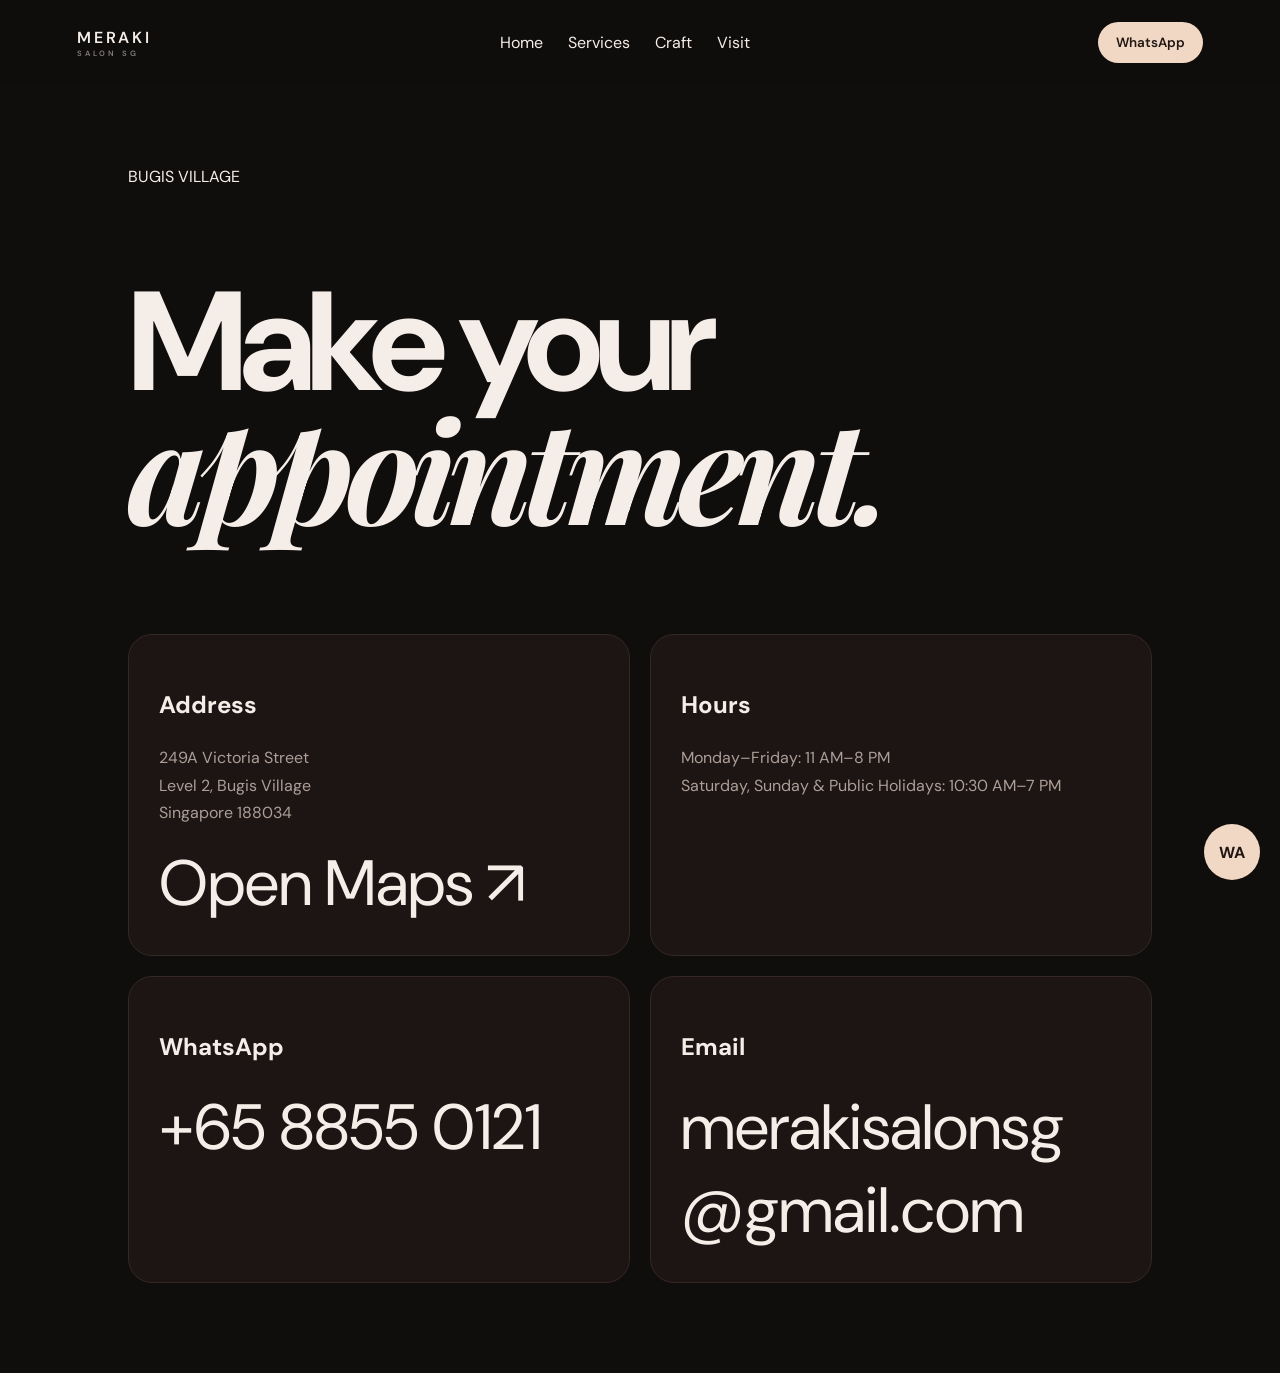
==== contact.html @ a97d1159 "Create Salon 3 contact and directions page" ====
<!doctype html><html><head><meta charset="utf-8"><meta name="viewport" content="width=device-width,initial-scale=1"><title>Visit Meraki Salon SG</title><link rel="stylesheet" href="style.css"><link rel="stylesheet" href="site.css"></head><body><header><a class="logo" href="index.html">MERAKI<span>SALON SG</span></a><nav><a href="index.html">Home</a><a href="services.html">Services</a><a href="experience.html">Craft</a><a href="contact.html">Visit</a></nav><a class="cta" href="https://wa.me/6588550121">WhatsApp</a></header><main class="page"><div class="page-hero"><p class="eyebrow">BUGIS VILLAGE</p><h1>Make your<br><i>appointment.</i></h1></div><div class="contact-grid"><article class="contact-card reveal"><h3>Address</h3><p>249A Victoria Street<br>Level 2, Bugis Village<br>Singapore 188034</p><a class="big-link" href="https://www.google.com/maps/search/?api=1&query=249A%20Victoria%20Street%20Singapore%20188034">Open Maps ↗</a></article><article class="contact-card reveal"><h3>Hours</h3><p>Monday–Friday: 11 AM–8 PM<br>Saturday, Sunday & Public Holidays: 10:30 AM–7 PM</p></article><article class="contact-card reveal"><h3>WhatsApp</h3><a class="big-link" href="https://wa.me/6588550121">+65 8855 0121</a></article><article class="contact-card reveal"><h3>Email</h3><a class="big-link" href="mailto:merakisalonsg@gmail.com">merakisalonsg@gmail.com</a></article></div></main><a class="float" href="https://wa.me/6588550121">WA</a><script src="site.js"></script></body></html>
---- style.css ----
@import url('https://fonts.googleapis.com/css2?family=DM+Sans:wght@400;600&family=Playfair+Display:ital,wght@0,500;1,500&display=swap');*{box-sizing:border-box}html{scroll-behavior:smooth}body{margin:0;background:#100d0d;color:#f5eee8;font-family:DM Sans,sans-serif}header{position:fixed;z-index:5;top:0;width:100%;padding:22px 6vw;display:flex;justify-content:space-between;align-items:center;background:#100d0dcc;backdrop-filter:blur(15px)}a{color:inherit;text-decoration:none}.logo{font-weight:600;letter-spacing:.18em}.logo span{display:block;font-size:.48rem;opacity:.5}nav{display:none;gap:25px}.cta{background:#f0d8c5;color:#211612;padding:12px 18px;border-radius:999px;font-weight:600;font-size:.84rem}.hero{min-height:100svh;padding:150px 8vw;display:flex;flex-direction:column;justify-content:center;background:radial-gradient(circle at 80% 30%,#51352c,transparent 35%)}.hero>p,section>p{letter-spacing:.22em;font-size:.68rem;color:#b98d78}.hero h1,h2{font-size:clamp(3.4rem,11vw,8rem);line-height:.88;letter-spacing:-.06em;margin:18px 0}.hero i,h2 i{font-family:'Playfair Display',serif}.hero h4{max-width:550px;color:#b9aaa3;line-height:1.7;font-weight:400;margin:25px 0}.hero div{display:flex;gap:18px;align-items:center;flex-wrap:wrap}section:not(.hero){padding:110px 8vw}#services{background:#171111}.grid{display:grid;gap:16px}.grid article{padding:30px;border:1px solid #352725;border-radius:24px;min-height:270px;background:#1c1514;display:flex;flex-direction:column;justify-content:space-between;transition:.4s}.grid article:hover{transform:translateY(-8px)}.grid b{color:#c08f77}.grid h3{font-size:1.5rem}.grid p,#visit p{color:#ad9e97;line-height:1.7}#visit{text-align:center;background:linear-gradient(120deg,#30211d,#100d0d)}#visit h2{font-size:clamp(2.7rem,9vw,6rem)}#visit a{display:inline-block;margin:8px}.float{position:fixed;z-index:6;right:20px;bottom:20px;width:56px;height:56px;border-radius:50%;display:grid;place-items:center;background:#f0d8c5;color:#211612;font-weight:700}#loader{position:fixed;z-index:20;inset:0;display:grid;place-items:center;background:#100d0d;letter-spacing:.35em;transition:.8s}@media(min-width:800px){nav{display:flex}.grid{grid-template-columns:repeat(3,1fr)}}
---- site.css ----
:root{--accent:#c08f77;--line:#352725}.hero-meta{display:flex;gap:28px;flex-wrap:wrap;margin-top:70px;font-size:.65rem;letter-spacing:.18em;color:#8f7c75}.marquee{overflow:hidden;border-block:1px solid var(--line);padding:18px 0;white-space:nowrap;background:#171111}.marquee div{width:max-content;animation:marquee 28s linear infinite;letter-spacing:.25em;color:#c08f77}.feature{padding:110px 7vw;display:grid;gap:40px;align-items:center;background:radial-gradient(circle at 80% 40%,#30211d,#100d0d 55%)}.feature p{color:#ad9e97;line-height:1.8;max-width:560px}.feature h2{font-size:clamp(3rem,9vw,7rem)}.feature .cta{display:inline-block;margin-top:15px}.reveal{opacity:0;transform:translateY(35px);transition:opacity .8s ease,transform .8s ease}.reveal.visible{opacity:1;transform:none}.tilt{transform-style:preserve-3d;will-change:transform}.tilt a{color:var(--accent);text-decoration:none}.page{min-height:100svh;padding:150px 7vw 90px}.page-hero{max-width:900px;margin-bottom:80px}.page-hero h1{font-size:clamp(3.5rem,11vw,9rem);line-height:.88;letter-spacing:-.06em}.page-hero h1 i{font-family:'Playfair Display',serif}.service-list{display:grid;gap:18px}.service-row{display:grid;grid-template-columns:60px 1fr auto;gap:20px;align-items:start;padding:28px 0;border-top:1px solid var(--line)}.service-row h2{font-size:clamp(1.5rem,4vw,3rem);margin:0 0 8px}.service-row p{color:#ad9e97;line-height:1.7;max-width:650px}.service-row span{color:var(--accent)}.contact-grid{display:grid;gap:20px}.contact-card{padding:30px;border:1px solid var(--line);border-radius:24px;background:#1c1514}.contact-card h3{font-size:1.5rem}.contact-card p{color:#ad9e97;line-height:1.7}.big-link{font-size:clamp(1.5rem,5vw,4rem);word-break:break-word}.page-nav{display:flex;gap:10px;flex-wrap:wrap;margin-top:50px}.page-nav a{padding:11px 15px;border:1px solid var(--line);border-radius:999px;text-decoration:none}.page-nav a:hover{background:#f0d8c5;color:#211612}@keyframes marquee{to{transform:translateX(-50%)}}@media(min-width:800px){.feature{grid-template-columns:1fr 1fr}.service-list{max-width:1100px}.contact-grid{grid-template-columns:1fr 1fr}.page{padding-left:10vw;padding-right:10vw}}
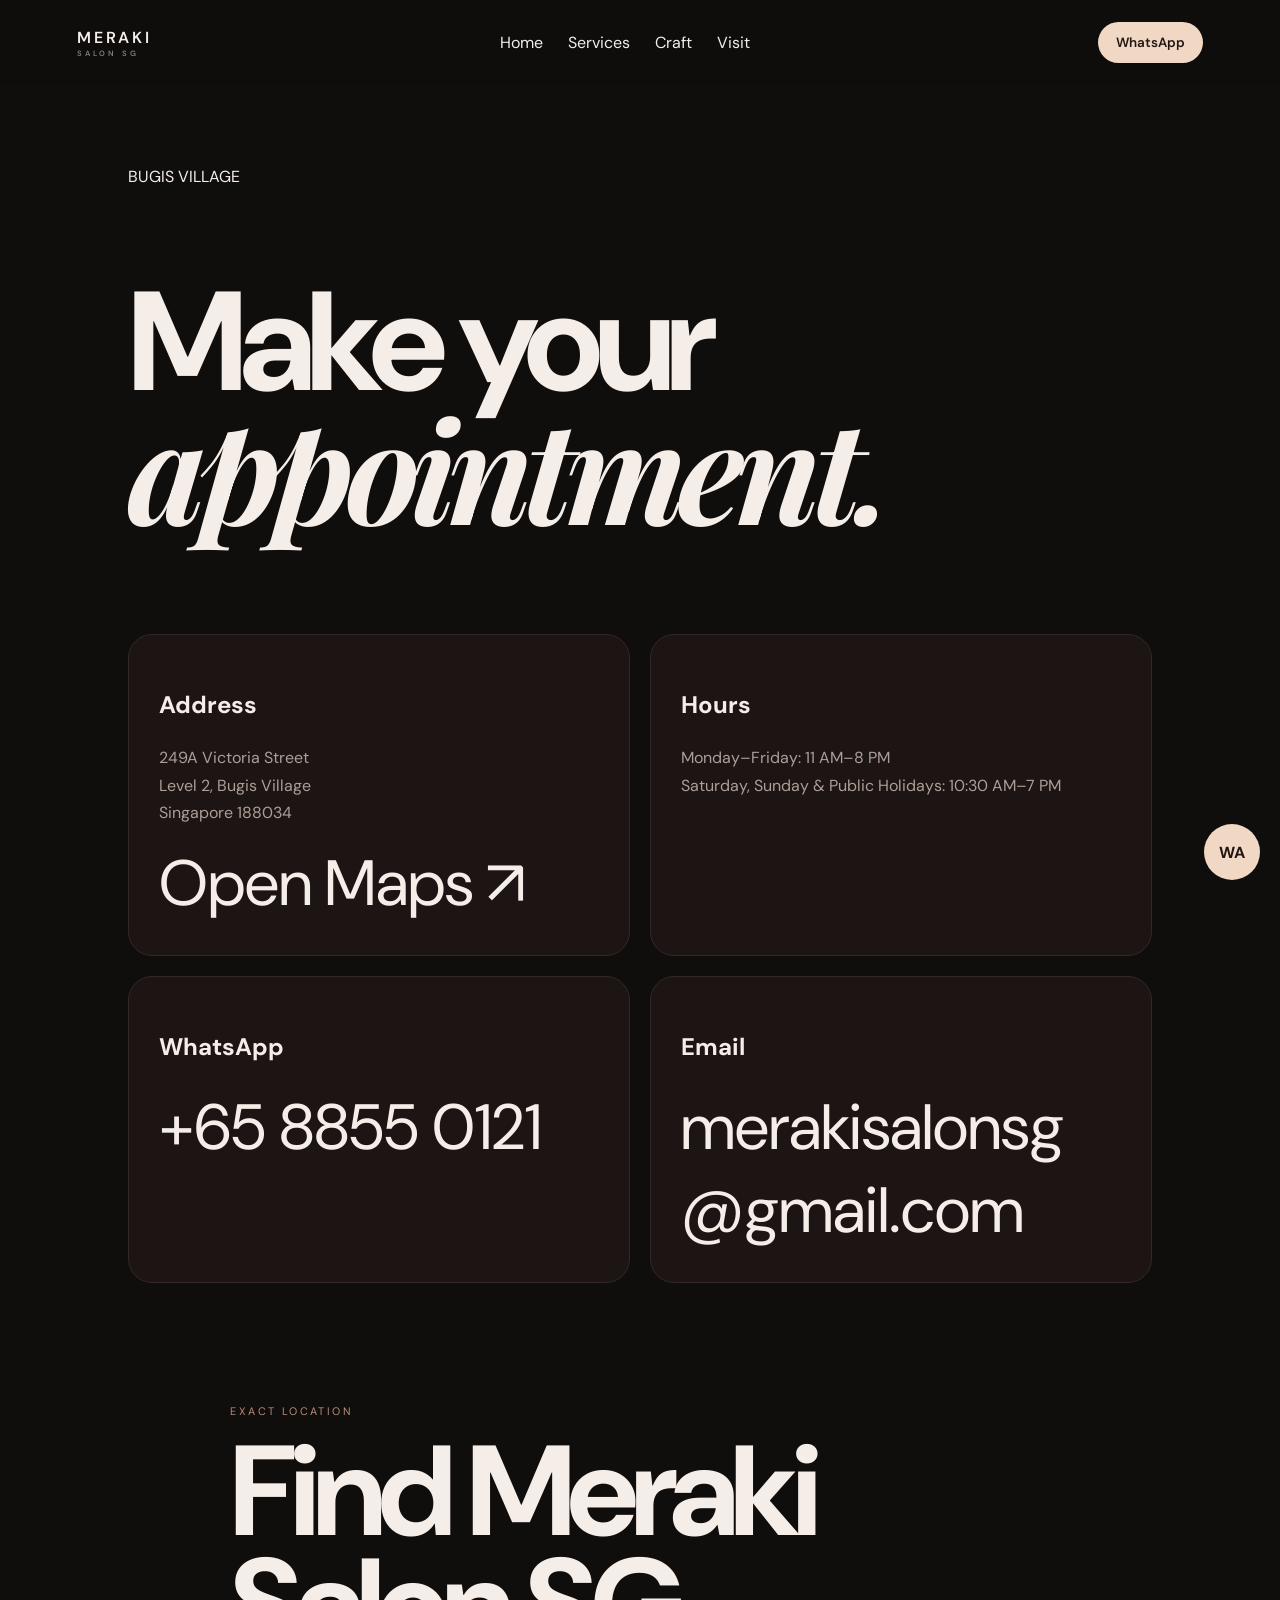
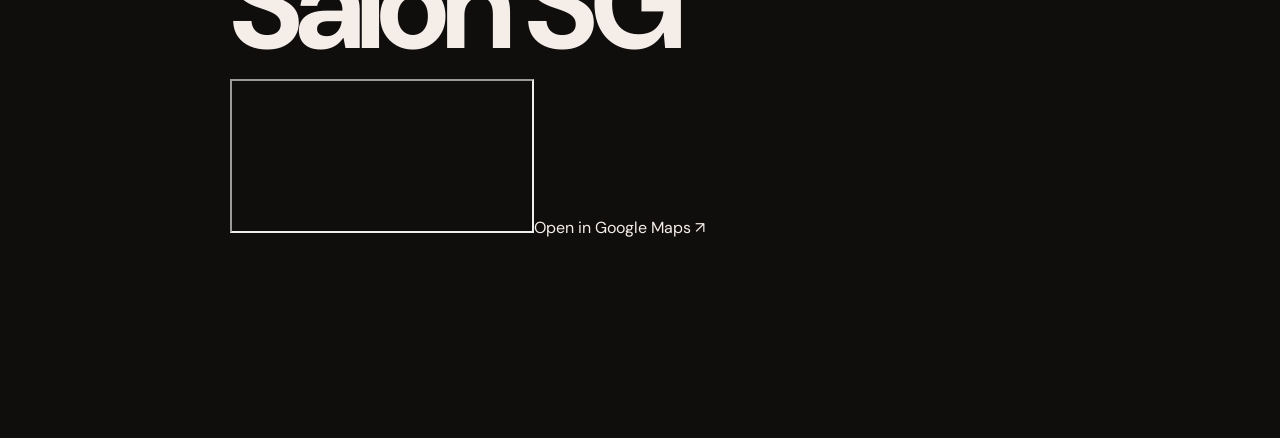
==== commit b29cbedd: "Upgrade Salon 3 contact page with exact embedded Google Maps and prefilled WhatsApp" ====
--- a/contact.html
+++ b/contact.html
@@ -1 +1 @@
-<!doctype html><html><head><meta charset="utf-8"><meta name="viewport" content="width=device-width,initial-scale=1"><title>Visit Meraki Salon SG</title><link rel="stylesheet" href="style.css"><link rel="stylesheet" href="site.css"></head><body><header><a class="logo" href="index.html">MERAKI<span>SALON SG</span></a><nav><a href="index.html">Home</a><a href="services.html">Services</a><a href="experience.html">Craft</a><a href="contact.html">Visit</a></nav><a class="cta" href="https://wa.me/6588550121">WhatsApp</a></header><main class="page"><div class="page-hero"><p class="eyebrow">BUGIS VILLAGE</p><h1>Make your<br><i>appointment.</i></h1></div><div class="contact-grid"><article class="contact-card reveal"><h3>Address</h3><p>249A Victoria Street<br>Level 2, Bugis Village<br>Singapore 188034</p><a class="big-link" href="https://www.google.com/maps/search/?api=1&query=249A%20Victoria%20Street%20Singapore%20188034">Open Maps ↗</a></article><article class="contact-card reveal"><h3>Hours</h3><p>Monday–Friday: 11 AM–8 PM<br>Saturday, Sunday & Public Holidays: 10:30 AM–7 PM</p></article><article class="contact-card reveal"><h3>WhatsApp</h3><a class="big-link" href="https://wa.me/6588550121">+65 8855 0121</a></article><article class="contact-card reveal"><h3>Email</h3><a class="big-link" href="mailto:merakisalonsg@gmail.com">merakisalonsg@gmail.com</a></article></div></main><a class="float" href="https://wa.me/6588550121">WA</a><script src="site.js"></script></body></html>+<!doctype html><html lang="en"><head><meta charset="utf-8"><meta name="viewport" content="width=device-width,initial-scale=1"><title>Visit Meraki Salon SG</title><link rel="stylesheet" href="style.css"><link rel="stylesheet" href="site.css"></head><body><div id="loader"><strong>MERAKI</strong><span>SALON SG · BUGIS</span></div><header><a class="logo" href="index.html">MERAKI<span>SALON SG</span></a><nav><a href="index.html">Home</a><a href="services.html">Services</a><a href="experience.html">Craft</a><a href="contact.html">Visit</a></nav><a class="cta" href="https://wa.me/6588550121?text=Hi%20Meraki%20Salon%20SG%2C%20I%27d%20like%20to%20book%20an%20appointment.">WhatsApp</a></header><main class="page"><div class="page-hero"><p class="eyebrow">BUGIS VILLAGE</p><h1>Make your<br><i>appointment.</i></h1></div><div class="contact-grid"><article class="contact-card reveal"><h3>Address</h3><p>249A Victoria Street<br>Level 2, Bugis Village<br>Singapore 188034</p><a class="big-link" href="https://www.google.com/maps/search/?api=1&query=249A%20Victoria%20Street%20Singapore%20188034">Open Maps ↗</a></article><article class="contact-card reveal"><h3>Hours</h3><p>Monday–Friday: 11 AM–8 PM<br>Saturday, Sunday & Public Holidays: 10:30 AM–7 PM</p></article><article class="contact-card reveal"><h3>WhatsApp</h3><a class="big-link" href="https://wa.me/6588550121?text=Hi%20Meraki%20Salon%20SG%2C%20I%27d%20like%20to%20book%20an%20appointment.">+65 8855 0121</a></article><article class="contact-card reveal"><h3>Email</h3><a class="big-link" href="mailto:merakisalonsg@gmail.com">merakisalonsg@gmail.com</a></article></div><section class="map-block reveal"><p class="eyebrow">EXACT LOCATION</p><h2>Find Meraki Salon SG</h2><iframe title="Meraki Salon SG map" src="https://www.google.com/maps?q=249A%20Victoria%20Street%20Singapore%20188034&output=embed" loading="lazy" allowfullscreen></iframe><a class="btn" href="https://www.google.com/maps/search/?api=1&query=249A%20Victoria%20Street%20Singapore%20188034">Open in Google Maps ↗</a></section></main><a class="float" href="https://wa.me/6588550121?text=Hi%20Meraki%20Salon%20SG%2C%20I%27d%20like%20to%20book%20an%20appointment.">WA</a><script src="site.js"></script></body></html>
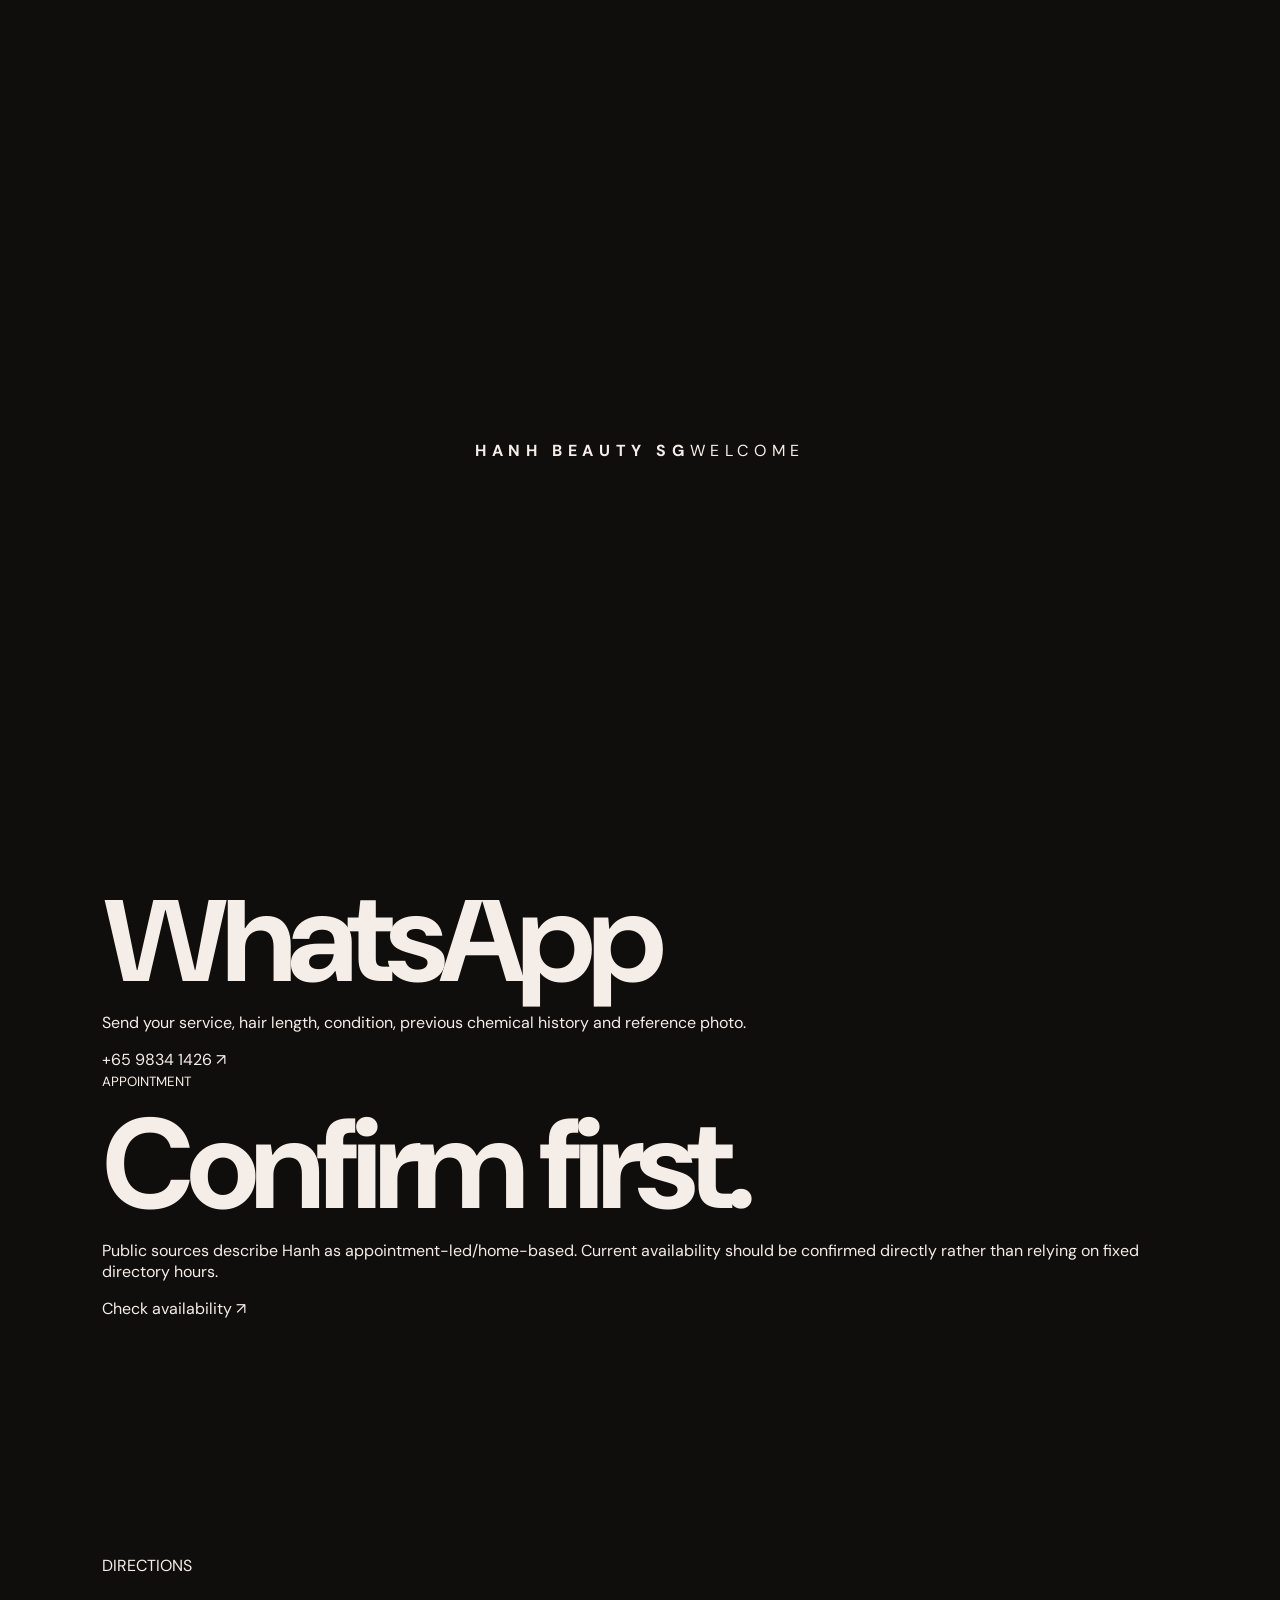
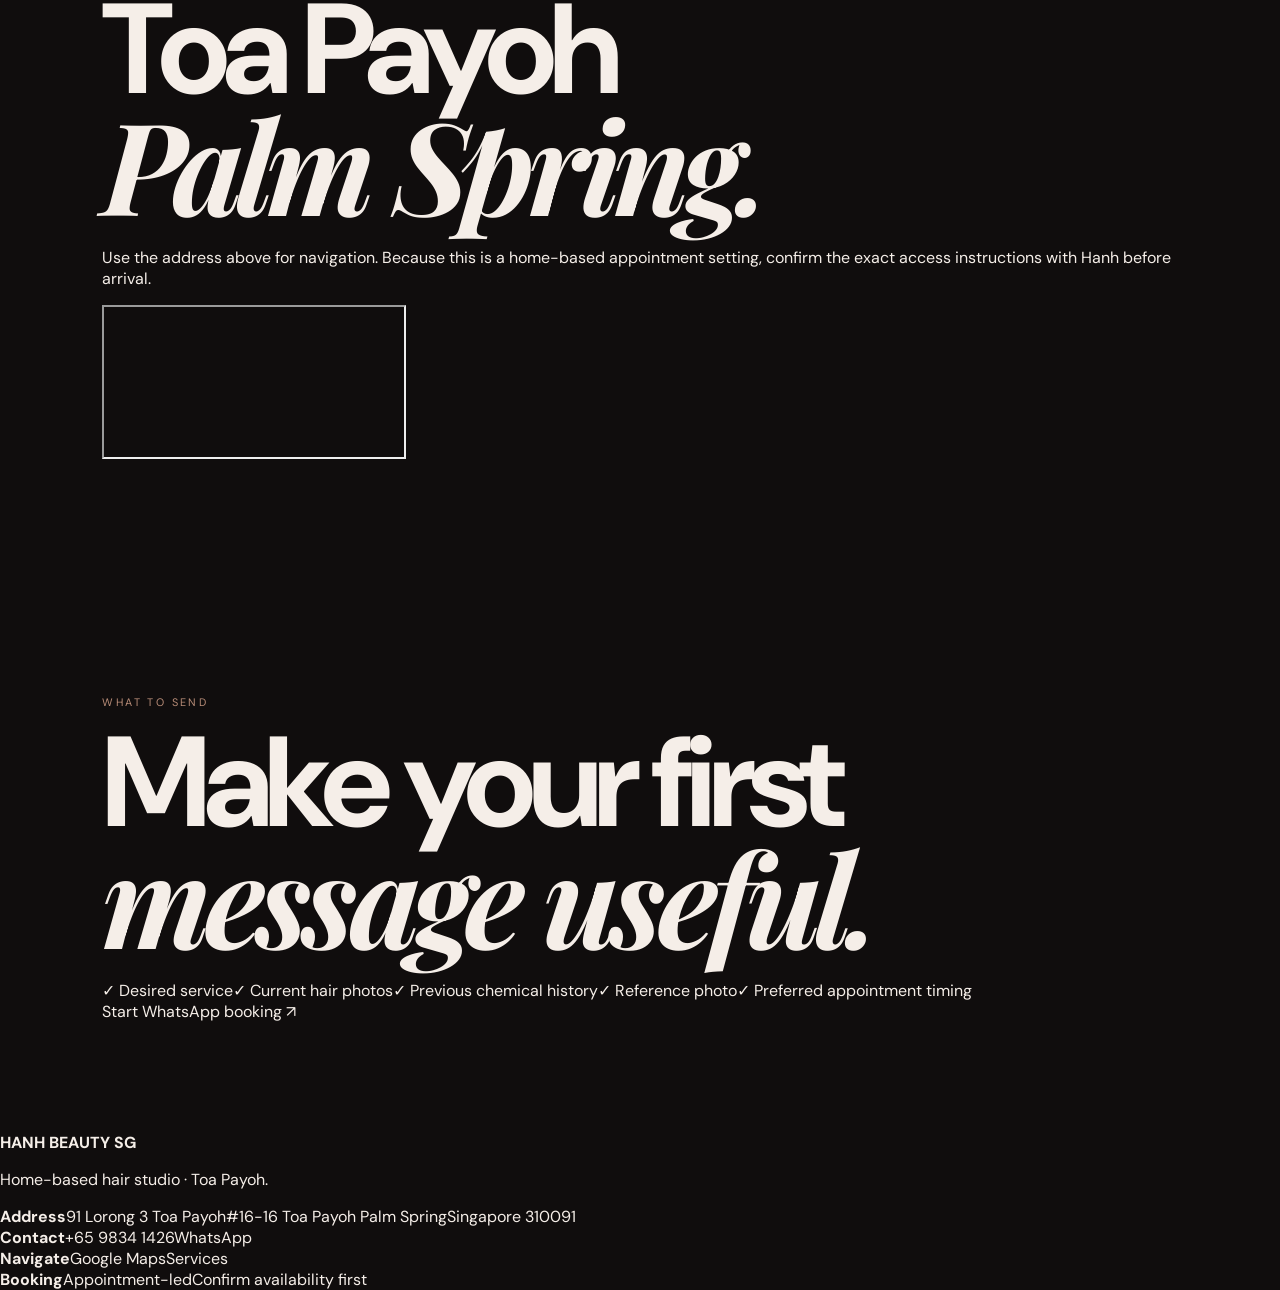
==== commit 4e1f867c: "Rebuild Salon-3 contact page for Hanh Beauty SG" ====
--- a/contact.html
+++ b/contact.html
@@ -1 +1 @@
-<!doctype html><html lang="en"><head><meta charset="utf-8"><meta name="viewport" content="width=device-width,initial-scale=1"><title>Visit Meraki Salon SG</title><link rel="stylesheet" href="style.css"><link rel="stylesheet" href="site.css"></head><body><div id="loader"><strong>MERAKI</strong><span>SALON SG · BUGIS</span></div><header><a class="logo" href="index.html">MERAKI<span>SALON SG</span></a><nav><a href="index.html">Home</a><a href="services.html">Services</a><a href="experience.html">Craft</a><a href="contact.html">Visit</a></nav><a class="cta" href="https://wa.me/6588550121?text=Hi%20Meraki%20Salon%20SG%2C%20I%27d%20like%20to%20book%20an%20appointment.">WhatsApp</a></header><main class="page"><div class="page-hero"><p class="eyebrow">BUGIS VILLAGE</p><h1>Make your<br><i>appointment.</i></h1></div><div class="contact-grid"><article class="contact-card reveal"><h3>Address</h3><p>249A Victoria Street<br>Level 2, Bugis Village<br>Singapore 188034</p><a class="big-link" href="https://www.google.com/maps/search/?api=1&query=249A%20Victoria%20Street%20Singapore%20188034">Open Maps ↗</a></article><article class="contact-card reveal"><h3>Hours</h3><p>Monday–Friday: 11 AM–8 PM<br>Saturday, Sunday & Public Holidays: 10:30 AM–7 PM</p></article><article class="contact-card reveal"><h3>WhatsApp</h3><a class="big-link" href="https://wa.me/6588550121?text=Hi%20Meraki%20Salon%20SG%2C%20I%27d%20like%20to%20book%20an%20appointment.">+65 8855 0121</a></article><article class="contact-card reveal"><h3>Email</h3><a class="big-link" href="mailto:merakisalonsg@gmail.com">merakisalonsg@gmail.com</a></article></div><section class="map-block reveal"><p class="eyebrow">EXACT LOCATION</p><h2>Find Meraki Salon SG</h2><iframe title="Meraki Salon SG map" src="https://www.google.com/maps?q=249A%20Victoria%20Street%20Singapore%20188034&output=embed" loading="lazy" allowfullscreen></iframe><a class="btn" href="https://www.google.com/maps/search/?api=1&query=249A%20Victoria%20Street%20Singapore%20188034">Open in Google Maps ↗</a></section></main><a class="float" href="https://wa.me/6588550121?text=Hi%20Meraki%20Salon%20SG%2C%20I%27d%20like%20to%20book%20an%20appointment.">WA</a><script src="site.js"></script></body></html>+<!doctype html><html lang="en"><head><meta charset="utf-8"><meta name="viewport" content="width=device-width,initial-scale=1"><title>Visit Hanh Beauty SG | Toa Payoh</title><link rel="stylesheet" href="style.css"></head><body><header><a class="logo" href="index.html">HANH <span>BEAUTY SG</span></a><button class="menu" aria-label="Open menu">☰</button><nav><a href="index.html">Home</a><a href="services.html">Services</a><a href="experience.html">Approach</a><a href="contact.html">Visit</a><a class="cta" href="https://wa.me/6598341426">Book</a></nav></header><main class="page"><section class="page-hero"><p class="eyebrow">TOA PAYOH · APPOINTMENT ONLY</p><h1>Find Hanh<br><i>Beauty SG.</i></h1><p class="lead">This is a home-based studio, so please confirm your appointment and access details before making the trip.</p></section><section class="contact-cards"><article class="contact-card reveal"><small>LOCATION</small><h2>91 Lorong 3<br>Toa Payoh</h2><p>#16-16 Toa Payoh Palm Spring<br>Singapore 310091</p><a class="big-link" href="https://www.google.com/maps/search/?api=1&query=91+Lorong+3+Toa+Payoh+Singapore+310091">Open Google Maps ↗</a></article><article class="contact-card reveal"><small>BOOKING</small><h2>WhatsApp</h2><p>Send your service, hair length, condition, previous chemical history and reference photo.</p><a class="big-link" href="https://wa.me/6598341426?text=Hi%20Hanh%2C%20I%27d%20like%20to%20book%20an%20appointment.">+65 9834 1426 ↗</a></article><article class="contact-card reveal"><small>APPOINTMENT</small><h2>Confirm first.</h2><p>Public sources describe Hanh as appointment-led/home-based. Current availability should be confirmed directly rather than relying on fixed directory hours.</p><a class="big-link" href="https://wa.me/6598341426?text=Hi%20Hanh%2C%20what%20appointment%20slots%20are%20available%3F">Check availability ↗</a></article></section><section class="section map-section"><div><p class="eyebrow">DIRECTIONS</p><h2>Toa Payoh<br><i>Palm Spring.</i></h2><p>Use the address above for navigation. Because this is a home-based appointment setting, confirm the exact access instructions with Hanh before arrival.</p></div><div class="map-frame"><iframe title="Hanh Beauty SG location" src="https://www.google.com/maps?q=91%20Lorong%203%20Toa%20Payoh%20Singapore%20310091&output=embed" loading="lazy" allowfullscreen></iframe></div></section><section class="section booking-panel"><p class="eyebrow">WHAT TO SEND</p><h2>Make your first<br><i>message useful.</i></h2><div class="checklist"><span>✓ Desired service</span><span>✓ Current hair photos</span><span>✓ Previous chemical history</span><span>✓ Reference photo</span><span>✓ Preferred appointment timing</span></div><a class="btn" href="https://wa.me/6598341426?text=Hi%20Hanh%2C%20I%27d%20like%20to%20book.%0AService%3A%20%0AHair%20history%3A%20%0AReference%3A%20%0APreferred%20timing%3A%20">Start WhatsApp booking ↗</a></section></main><footer><div><strong>HANH BEAUTY SG</strong><p>Home-based hair studio · Toa Payoh.</p></div><div><b>Address</b><span>91 Lorong 3 Toa Payoh</span><span>#16-16 Toa Payoh Palm Spring</span><span>Singapore 310091</span></div><div><b>Contact</b><a href="tel:+6598341426">+65 9834 1426</a><a href="https://wa.me/6598341426">WhatsApp</a></div><div><b>Navigate</b><a href="https://www.google.com/maps/search/?api=1&query=91+Lorong+3+Toa+Payoh+Singapore+310091">Google Maps</a><a href="services.html">Services</a></div><div><b>Booking</b><span>Appointment-led</span><span>Confirm availability first</span></div></footer><a class="float" href="https://wa.me/6598341426">WA</a><script src="site.js"></script></body></html>
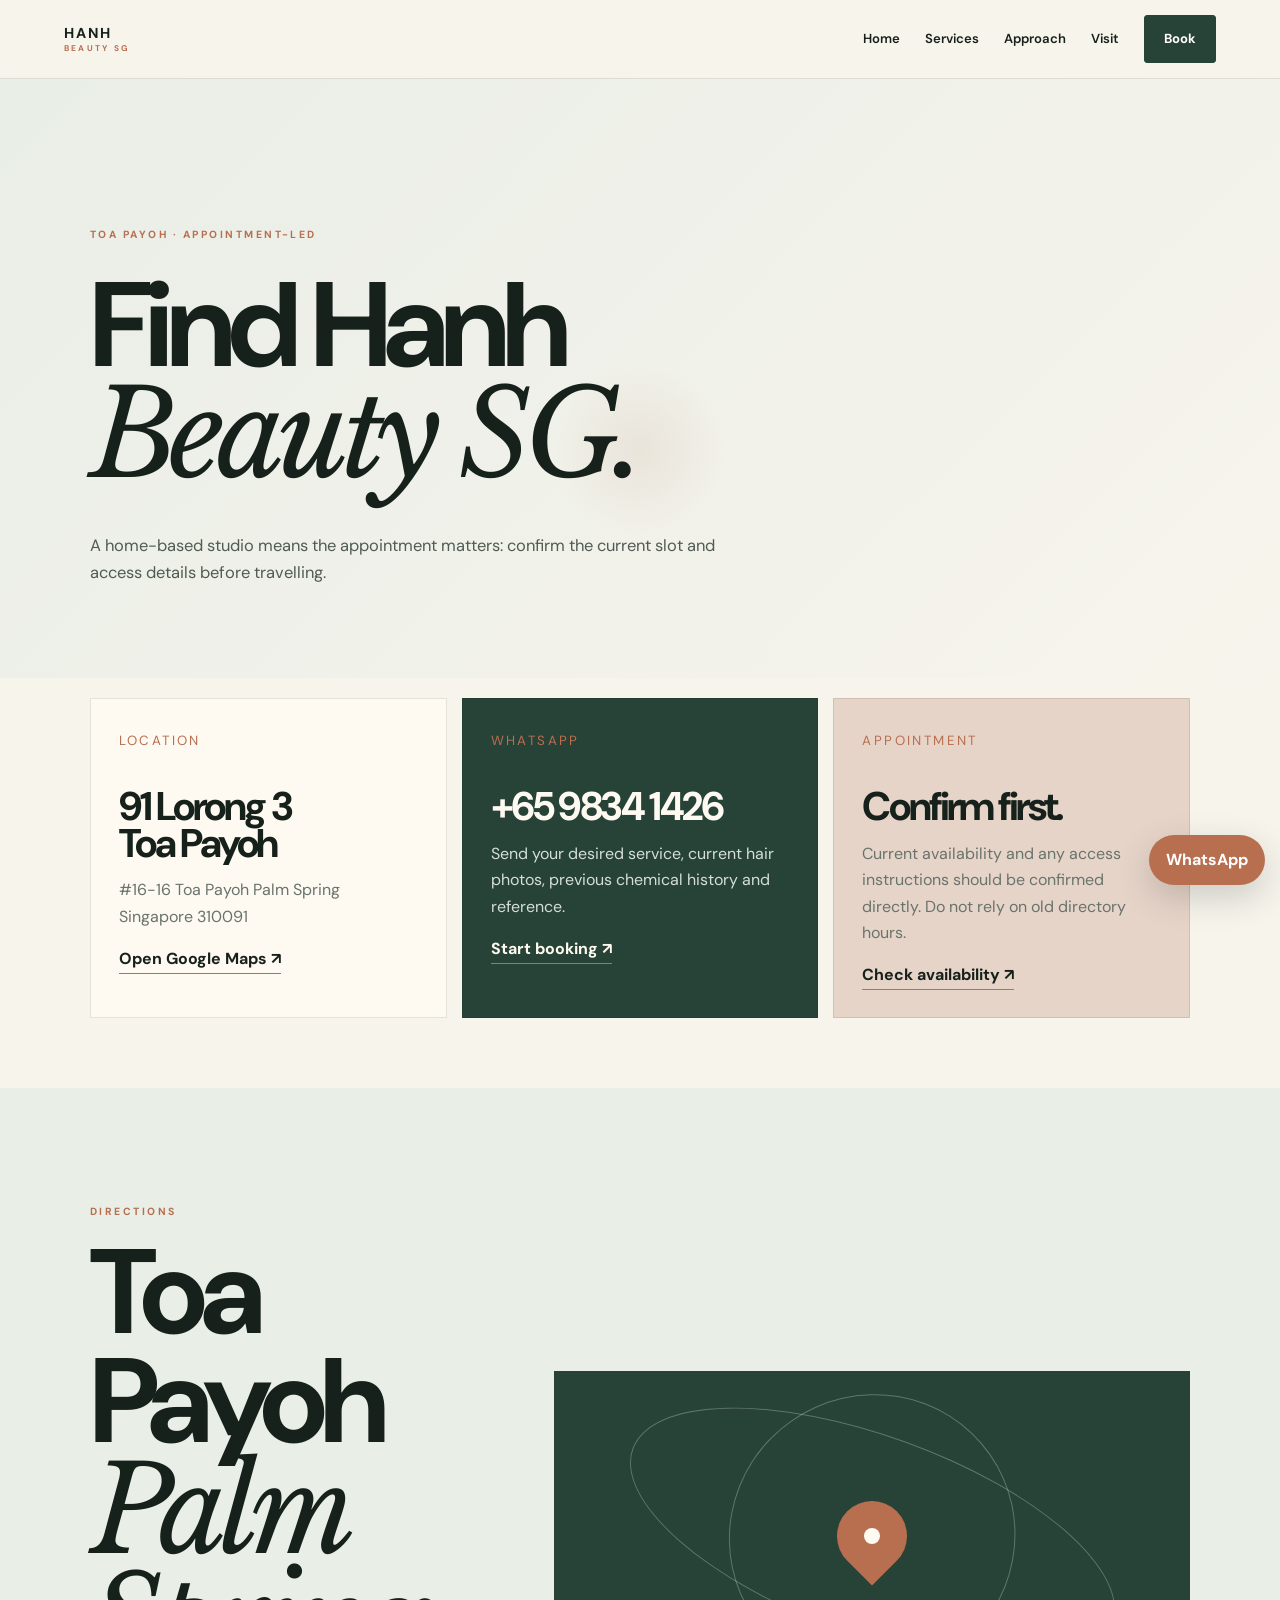
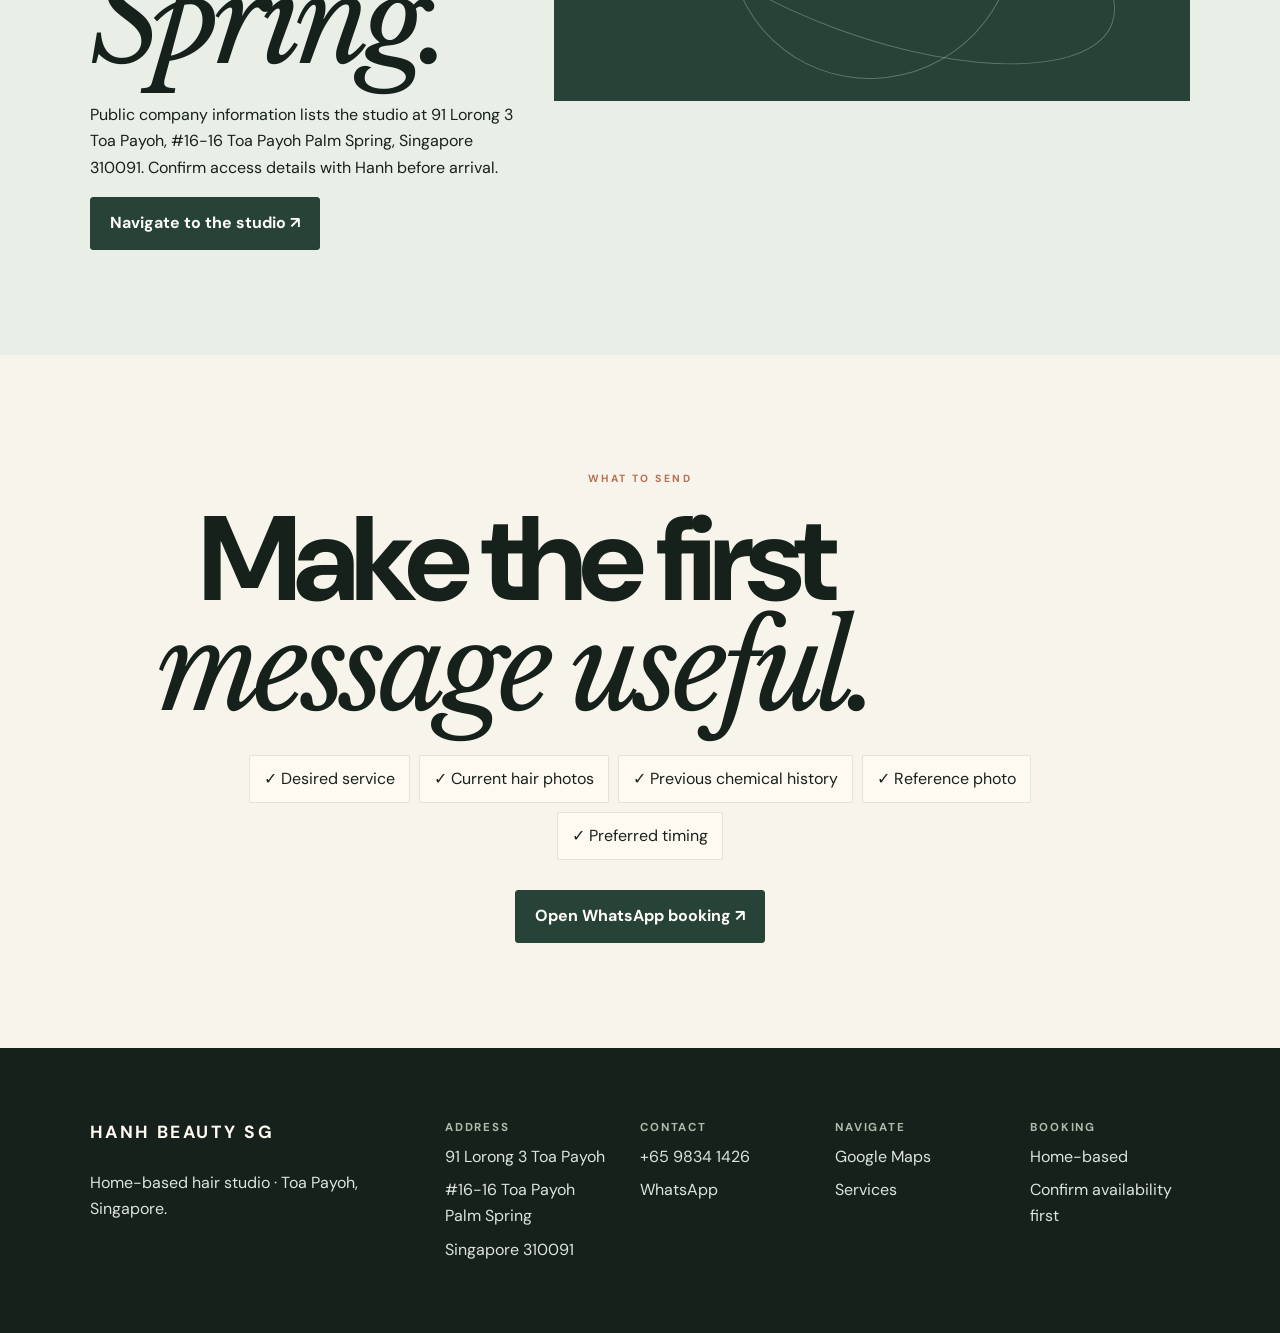
==== commit 0dc0f871: "Rebuild Hanh Beauty SG contact page" ====
--- a/contact.html
+++ b/contact.html
@@ -1 +1 @@
-<!doctype html><html lang="en"><head><meta charset="utf-8"><meta name="viewport" content="width=device-width,initial-scale=1"><title>Visit Hanh Beauty SG | Toa Payoh</title><link rel="stylesheet" href="style.css"></head><body><header><a class="logo" href="index.html">HANH <span>BEAUTY SG</span></a><button class="menu" aria-label="Open menu">☰</button><nav><a href="index.html">Home</a><a href="services.html">Services</a><a href="experience.html">Approach</a><a href="contact.html">Visit</a><a class="cta" href="https://wa.me/6598341426">Book</a></nav></header><main class="page"><section class="page-hero"><p class="eyebrow">TOA PAYOH · APPOINTMENT ONLY</p><h1>Find Hanh<br><i>Beauty SG.</i></h1><p class="lead">This is a home-based studio, so please confirm your appointment and access details before making the trip.</p></section><section class="contact-cards"><article class="contact-card reveal"><small>LOCATION</small><h2>91 Lorong 3<br>Toa Payoh</h2><p>#16-16 Toa Payoh Palm Spring<br>Singapore 310091</p><a class="big-link" href="https://www.google.com/maps/search/?api=1&query=91+Lorong+3+Toa+Payoh+Singapore+310091">Open Google Maps ↗</a></article><article class="contact-card reveal"><small>BOOKING</small><h2>WhatsApp</h2><p>Send your service, hair length, condition, previous chemical history and reference photo.</p><a class="big-link" href="https://wa.me/6598341426?text=Hi%20Hanh%2C%20I%27d%20like%20to%20book%20an%20appointment.">+65 9834 1426 ↗</a></article><article class="contact-card reveal"><small>APPOINTMENT</small><h2>Confirm first.</h2><p>Public sources describe Hanh as appointment-led/home-based. Current availability should be confirmed directly rather than relying on fixed directory hours.</p><a class="big-link" href="https://wa.me/6598341426?text=Hi%20Hanh%2C%20what%20appointment%20slots%20are%20available%3F">Check availability ↗</a></article></section><section class="section map-section"><div><p class="eyebrow">DIRECTIONS</p><h2>Toa Payoh<br><i>Palm Spring.</i></h2><p>Use the address above for navigation. Because this is a home-based appointment setting, confirm the exact access instructions with Hanh before arrival.</p></div><div class="map-frame"><iframe title="Hanh Beauty SG location" src="https://www.google.com/maps?q=91%20Lorong%203%20Toa%20Payoh%20Singapore%20310091&output=embed" loading="lazy" allowfullscreen></iframe></div></section><section class="section booking-panel"><p class="eyebrow">WHAT TO SEND</p><h2>Make your first<br><i>message useful.</i></h2><div class="checklist"><span>✓ Desired service</span><span>✓ Current hair photos</span><span>✓ Previous chemical history</span><span>✓ Reference photo</span><span>✓ Preferred appointment timing</span></div><a class="btn" href="https://wa.me/6598341426?text=Hi%20Hanh%2C%20I%27d%20like%20to%20book.%0AService%3A%20%0AHair%20history%3A%20%0AReference%3A%20%0APreferred%20timing%3A%20">Start WhatsApp booking ↗</a></section></main><footer><div><strong>HANH BEAUTY SG</strong><p>Home-based hair studio · Toa Payoh.</p></div><div><b>Address</b><span>91 Lorong 3 Toa Payoh</span><span>#16-16 Toa Payoh Palm Spring</span><span>Singapore 310091</span></div><div><b>Contact</b><a href="tel:+6598341426">+65 9834 1426</a><a href="https://wa.me/6598341426">WhatsApp</a></div><div><b>Navigate</b><a href="https://www.google.com/maps/search/?api=1&query=91+Lorong+3+Toa+Payoh+Singapore+310091">Google Maps</a><a href="services.html">Services</a></div><div><b>Booking</b><span>Appointment-led</span><span>Confirm availability first</span></div></footer><a class="float" href="https://wa.me/6598341426">WA</a><script src="site.js"></script></body></html>+<!doctype html><html lang="en"><head><meta charset="utf-8"><meta name="viewport" content="width=device-width,initial-scale=1"><title>Visit — Hanh Beauty SG</title><link rel="stylesheet" href="style.css"></head><body><div id="loader"><div class="loader-inner"><div class="loader-ring"></div><strong>HANH BEAUTY SG</strong><span>VISIT · TOA PAYOH</span></div></div><header><a class="logo" href="index.html">HANH <span>BEAUTY SG</span></a><button class="menu" aria-label="Open menu">☰</button><nav><a href="index.html">Home</a><a href="services.html">Services</a><a href="experience.html">Approach</a><a href="contact.html">Visit</a><a class="cta" href="https://wa.me/6598341426">Book</a></nav></header><main class="page"><section class="page-hero"><p class="eyebrow">TOA PAYOH · APPOINTMENT-LED</p><h1>Find Hanh<br><i>Beauty SG.</i></h1><p class="lead">A home-based studio means the appointment matters: confirm the current slot and access details before travelling.</p></section><section class="contact-cards"><article class="contact-card reveal"><small>LOCATION</small><h2>91 Lorong 3<br>Toa Payoh</h2><p>#16-16 Toa Payoh Palm Spring<br>Singapore 310091</p><a class="under" href="https://www.google.com/maps/search/?api=1&query=91+Lorong+3+Toa+Payoh+Singapore+310091">Open Google Maps ↗</a></article><article class="contact-card reveal"><small>WHATSAPP</small><h2>+65 9834 1426</h2><p>Send your desired service, current hair photos, previous chemical history and reference.</p><a class="under" href="https://wa.me/6598341426?text=Hi%20Hanh%2C%20I%27d%20like%20to%20book%20an%20appointment.">Start booking ↗</a></article><article class="contact-card reveal"><small>APPOINTMENT</small><h2>Confirm first.</h2><p>Current availability and any access instructions should be confirmed directly. Do not rely on old directory hours.</p><a class="under" href="https://wa.me/6598341426?text=Hi%20Hanh%2C%20what%20appointment%20slots%20are%20currently%20available%3F">Check availability ↗</a></article></section><section class="section map-section"><div><p class="eyebrow">DIRECTIONS</p><h2>Toa Payoh<br><i>Palm Spring.</i></h2><p>Public company information lists the studio at 91 Lorong 3 Toa Payoh, #16-16 Toa Payoh Palm Spring, Singapore 310091. Confirm access details with Hanh before arrival.</p><a class="btn" href="https://www.google.com/maps/search/?api=1&query=91+Lorong+3+Toa+Payoh+Singapore+310091">Navigate to the studio ↗</a></div><div class="map-art"><div class="map-pin"><span></span></div></div></section><section class="section booking"><p class="eyebrow">WHAT TO SEND</p><h2>Make the first<br><i>message useful.</i></h2><div class="checklist"><span>✓ Desired service</span><span>✓ Current hair photos</span><span>✓ Previous chemical history</span><span>✓ Reference photo</span><span>✓ Preferred timing</span></div><a class="btn" href="https://wa.me/6598341426?text=Hi%20Hanh%2C%20I%27d%20like%20to%20book.%0AService%3A%20%0AHair%20history%3A%20%0AReference%3A%20%0APreferred%20timing%3A%20">Open WhatsApp booking ↗</a></section></main><footer><div><strong>HANH BEAUTY SG</strong><p>Home-based hair studio · Toa Payoh, Singapore.</p></div><div><b>Address</b><span>91 Lorong 3 Toa Payoh</span><span>#16-16 Toa Payoh Palm Spring</span><span>Singapore 310091</span></div><div><b>Contact</b><a href="tel:+6598341426">+65 9834 1426</a><a href="https://wa.me/6598341426">WhatsApp</a></div><div><b>Navigate</b><a href="https://www.google.com/maps/search/?api=1&query=91+Lorong+3+Toa+Payoh+Singapore+310091">Google Maps</a><a href="services.html">Services</a></div><div><b>Booking</b><span>Home-based</span><span>Confirm availability first</span></div></footer><a class="float" href="https://wa.me/6598341426">WhatsApp</a><script src="site.js"></script></body></html>
--- a/style.css
+++ b/style.css
@@ -1 +1,2 @@
-@import url('https://fonts.googleapis.com/css2?family=DM+Sans:wght@400;600&family=Playfair+Display:ital,wght@0,500;1,500&display=swap');*{box-sizing:border-box}html{scroll-behavior:smooth}body{margin:0;background:#100d0d;color:#f5eee8;font-family:DM Sans,sans-serif}header{position:fixed;z-index:5;top:0;width:100%;padding:22px 6vw;display:flex;justify-content:space-between;align-items:center;background:#100d0dcc;backdrop-filter:blur(15px)}a{color:inherit;text-decoration:none}.logo{font-weight:600;letter-spacing:.18em}.logo span{display:block;font-size:.48rem;opacity:.5}nav{display:none;gap:25px}.cta{background:#f0d8c5;color:#211612;padding:12px 18px;border-radius:999px;font-weight:600;font-size:.84rem}.hero{min-height:100svh;padding:150px 8vw;display:flex;flex-direction:column;justify-content:center;background:radial-gradient(circle at 80% 30%,#51352c,transparent 35%)}.hero>p,section>p{letter-spacing:.22em;font-size:.68rem;color:#b98d78}.hero h1,h2{font-size:clamp(3.4rem,11vw,8rem);line-height:.88;letter-spacing:-.06em;margin:18px 0}.hero i,h2 i{font-family:'Playfair Display',serif}.hero h4{max-width:550px;color:#b9aaa3;line-height:1.7;font-weight:400;margin:25px 0}.hero div{display:flex;gap:18px;align-items:center;flex-wrap:wrap}section:not(.hero){padding:110px 8vw}#services{background:#171111}.grid{display:grid;gap:16px}.grid article{padding:30px;border:1px solid #352725;border-radius:24px;min-height:270px;background:#1c1514;display:flex;flex-direction:column;justify-content:space-between;transition:.4s}.grid article:hover{transform:translateY(-8px)}.grid b{color:#c08f77}.grid h3{font-size:1.5rem}.grid p,#visit p{color:#ad9e97;line-height:1.7}#visit{text-align:center;background:linear-gradient(120deg,#30211d,#100d0d)}#visit h2{font-size:clamp(2.7rem,9vw,6rem)}#visit a{display:inline-block;margin:8px}.float{position:fixed;z-index:6;right:20px;bottom:20px;width:56px;height:56px;border-radius:50%;display:grid;place-items:center;background:#f0d8c5;color:#211612;font-weight:700}#loader{position:fixed;z-index:20;inset:0;display:grid;place-items:center;background:#100d0d;letter-spacing:.35em;transition:.8s}@media(min-width:800px){nav{display:flex}.grid{grid-template-columns:repeat(3,1fr)}}+@import url('https://fonts.googleapis.com/css2?family=DM+Sans:wght@400;500;600;700&family=Libre+Baskerville:ital,wght@0,400;0,700;1,400&display=swap');
+:root{--ink:#17211c;--forest:#274237;--sage:#aebba8;--mist:#e9eee7;--paper:#f7f4ec;--clay:#b86f50;--cream:#fffaf1;--muted:#68736c;--line:#17211c1c;--white:#fffdf8}*{box-sizing:border-box}html{scroll-behavior:smooth}body{margin:0;background:var(--paper);color:var(--ink);font-family:'DM Sans',sans-serif;line-height:1.65;overflow-x:hidden}body:before{content:'';position:fixed;inset:0;pointer-events:none;opacity:.22;background-image:radial-gradient(#27423722 .7px,transparent .7px);background-size:13px 13px;z-index:-1}a{color:inherit;text-decoration:none}button{font:inherit}header{position:fixed;z-index:50;top:0;left:0;right:0;padding:15px 5vw;display:flex;align-items:center;justify-content:space-between;background:#f7f4ecd9;border-bottom:1px solid var(--line);backdrop-filter:blur(16px)}.logo{font-weight:700;letter-spacing:.14em;font-size:.9rem}.logo span{display:block;color:var(--clay);font-size:.52rem;letter-spacing:.27em;margin-top:-3px}.menu{display:grid;place-items:center;width:44px;height:44px;border:1px solid var(--line);border-radius:50%;background:var(--forest);color:var(--white);font-size:1.15rem;cursor:pointer}nav{display:none;align-items:center;gap:25px}nav a{font-size:.82rem;font-weight:600}nav a:hover{color:var(--clay)}.cta,.btn{display:inline-flex;align-items:center;justify-content:center;border:1px solid var(--forest);background:var(--forest);color:var(--white);padding:12px 19px;border-radius:3px;font-weight:700;transition:.35s}.cta:hover,.btn:hover{background:var(--clay);border-color:var(--clay);transform:translateY(-3px)}.hero{min-height:100svh;padding:120px 7vw 70px;display:grid;grid-template-columns:1fr;gap:45px;align-items:center;background:linear-gradient(125deg,var(--paper),#e7ece4 62%,#dfe7dd)}.hero h1,.page-hero h1,h2{font-size:clamp(3.1rem,12vw,7.5rem);line-height:.91;letter-spacing:-.06em;margin:18px 0 25px}.hero h1 i,.page-hero h1 i,h2 i{font-family:'Libre Baskerville',serif;font-weight:400}.eyebrow{font-size:.65rem;letter-spacing:.24em;font-weight:700;color:var(--clay)}.lead{max-width:650px;color:#4f5c54;font-size:1.03rem}.actions{display:flex;gap:16px;align-items:center;flex-wrap:wrap;margin-top:30px}.text-link,.under{font-weight:700;border-bottom:1px solid var(--clay);padding-bottom:4px}.hero-art{min-height:420px;position:relative;display:grid;place-items:center}.portrait-shape{width:min(70vw,390px);aspect-ratio:.78;border-radius:48% 52% 43% 57%/45% 42% 58% 55%;background:linear-gradient(145deg,#cfd9c9,#829783 52%,#385343);box-shadow:25px 35px 0 #b86f5020;transform:rotate(7deg);animation:morph 9s ease-in-out infinite}.portrait-shape:before{content:'HANH\A BEAUTY';white-space:pre;position:absolute;inset:17%;display:grid;place-items:center;text-align:center;color:#f7f4ec;font:700 clamp(1rem,4vw,1.5rem)/1.2 'DM Sans';letter-spacing:.24em;border:1px solid #fff8;border-radius:50%}.orbit{position:absolute;width:92%;height:70%;border:1px solid var(--clay);border-radius:50%;transform:rotate(-19deg);animation:orbit 14s linear infinite}.orbit:after{content:'';position:absolute;width:12px;height:12px;background:var(--clay);border-radius:50%;left:10%;top:10%;box-shadow:0 0 30px #b86f5077}.hero-note{position:absolute;bottom:5%;right:2%;font-size:.65rem;letter-spacing:.18em;writing-mode:vertical-rl;color:var(--forest)}.marquee{overflow:hidden;border-block:1px solid var(--line);background:var(--forest);color:var(--cream);white-space:nowrap}.marquee div{display:inline-block;padding:17px 0;animation:marquee 22s linear infinite;font-size:.7rem;letter-spacing:.2em}.section{padding:105px 7vw}.section h2{max-width:850px}.intro-grid{display:grid;grid-template-columns:1fr;gap:30px}.intro-copy{max-width:650px}.service-grid{display:grid;grid-template-columns:1fr;gap:14px;margin-top:45px}.service-card{min-height:320px;padding:28px;position:relative;overflow:hidden;background:var(--cream);border:1px solid var(--line);transition:.45s}.service-card:nth-child(2){background:var(--forest);color:var(--cream)}.service-card:nth-child(3){background:#d9e2d6}.service-card:nth-child(4){background:#e8d4ca}.service-card:before{content:'';position:absolute;width:150px;height:150px;border:1px solid currentColor;border-radius:50%;right:-60px;bottom:-70px;opacity:.25;transition:.6s}.service-card:hover{transform:translateY(-8px) rotate(-.4deg)}.service-card:hover:before{transform:scale(1.7) rotate(25deg)}.service-card small{color:var(--clay);letter-spacing:.2em}.service-card h3{font:400 clamp(1.8rem,5vw,2.8rem)/1.05 'Libre Baskerville';margin:75px 0 15px}.service-card p{max-width:440px;color:#667169}.service-card:nth-child(2) p{color:#d3ddd4}.service-card a{position:absolute;bottom:25px;font-weight:700;color:var(--clay)}.editorial{background:var(--forest);color:var(--cream);display:grid;grid-template-columns:1fr;gap:45px}.editorial p{color:#d2ddd5;max-width:620px}.stamp{width:180px;height:180px;border:1px solid #fff8;border-radius:50%;display:grid;place-items:center;text-align:center;font-size:.65rem;letter-spacing:.18em;transform:rotate(-12deg);animation:float 5s ease-in-out infinite}.texture{background:var(--mist);position:relative;overflow:hidden}.texture:after{content:'';position:absolute;width:420px;height:420px;border:1px solid var(--forest);border-radius:48% 52% 60% 40%;right:-170px;top:-180px;opacity:.15;transform:rotate(25deg)}.steps{display:grid;grid-template-columns:1fr;gap:12px;margin-top:40px}.step{padding:25px;border-top:2px solid var(--forest);background:#fff9}.step b{color:var(--clay);letter-spacing:.15em}.step h3{font-size:1.3rem}.visit{background:#ded7c9}.visit-grid{display:grid;grid-template-columns:1fr;gap:14px;margin-top:40px}.visit-card{padding:28px;background:var(--paper);border:1px solid var(--line);min-height:220px}.visit-card b{color:var(--clay);letter-spacing:.1em}.visit-card h3{font:400 2rem 'Libre Baskerville';margin:35px 0 10px}.visit-card p{color:var(--muted)}.map-art{margin-top:30px;min-height:330px;background:var(--forest);position:relative;overflow:hidden;display:grid;place-items:center;color:var(--cream)}.map-art:before,.map-art:after{content:'';position:absolute;width:80%;height:60%;border:1px solid #fff4;border-radius:50%;transform:rotate(20deg)}.map-art:after{width:45%;height:85%;transform:rotate(-35deg)}.map-pin{z-index:1;width:70px;height:70px;border-radius:50% 50% 50% 0;transform:rotate(-45deg);background:var(--clay);display:grid;place-items:center}.map-pin span{transform:rotate(45deg);width:16px;height:16px;border-radius:50%;background:var(--cream)}footer{padding:70px 7vw;background:var(--ink);color:#dce4dc;display:grid;grid-template-columns:1fr;gap:35px}footer div{display:flex;flex-direction:column;gap:7px}footer strong{font-size:1.1rem;letter-spacing:.14em;color:var(--cream)}footer b{color:var(--sage);font-size:.72rem;letter-spacing:.16em;text-transform:uppercase}footer a:hover{color:#fff}.float{position:fixed;z-index:55;right:15px;bottom:15px;background:var(--clay);color:#fff;padding:12px 17px;border-radius:50px;font-weight:700;box-shadow:0 12px 35px #17211c30}.page{padding-top:75px}.page-hero{padding:115px 7vw 75px;min-height:67vh;display:flex;justify-content:end;flex-direction:column;background:linear-gradient(135deg,var(--mist),var(--paper))}.service-stack{padding:20px 7vw 100px}.service-row{display:grid;grid-template-columns:38px 1fr;gap:20px;padding:50px 0;border-top:1px solid var(--line)}.service-row>span{color:var(--clay);font-weight:700}.service-row small{letter-spacing:.18em;color:var(--clay)}.service-row h2{font-size:clamp(2.4rem,9vw,5.5rem);margin:8px 0 15px}.service-row p,.service-row li{color:var(--muted)}.service-row>a{grid-column:2;color:var(--clay);font-weight:700}.callout{background:var(--forest);color:var(--cream);text-align:center}.callout p{color:#d3ddd4;max-width:680px;margin:20px auto 30px}.story-grid{padding:25px 7vw 100px;display:grid;grid-template-columns:1fr;gap:15px}.feature{padding:30px;min-height:310px;border:1px solid var(--line);background:var(--cream)}.feature:nth-child(2){background:#dce6d9}.feature:nth-child(3){background:#e7d4c9}.feature span{color:var(--clay);font-weight:700}.feature h2{font-size:clamp(2rem,6vw,3.8rem);margin:55px 0 15px}.feature p{color:var(--muted)}.timeline{background:var(--mist)}.contact-cards{padding:20px 7vw 70px;display:grid;grid-template-columns:1fr;gap:15px}.contact-card{padding:28px;background:var(--cream);border:1px solid var(--line)}.contact-card:nth-child(2){background:var(--forest);color:var(--cream)}.contact-card:nth-child(3){background:#e7d4c9}.contact-card small{color:var(--clay);letter-spacing:.18em}.contact-card h2{font-size:2.5rem;margin:35px 0 15px}.contact-card p{color:var(--muted)}.contact-card:nth-child(2) p{color:#d5dfd7}.map-section{background:var(--mist)}.booking{text-align:center;background:var(--paper)}.checklist{display:flex;flex-wrap:wrap;gap:9px;justify-content:center;margin:30px auto;max-width:850px}.checklist span{padding:10px 14px;border:1px solid var(--line);background:var(--cream);border-radius:2px}.reveal{opacity:0;transform:translateY(35px);transition:opacity .8s ease,transform .8s ease}.reveal.visible{opacity:1;transform:none}.reveal.exit{opacity:0;transform:translateY(-25px)}#loader{position:fixed;z-index:100;inset:0;background:var(--forest);color:var(--cream);display:grid;place-items:center;text-align:center;transition:.8s}.loader-inner{display:grid;gap:8px}.loader-inner strong{font-size:1.3rem;letter-spacing:.2em}.loader-inner span{font-size:.6rem;color:var(--sage);letter-spacing:.25em}.loader-ring{width:90px;height:90px;border:1px solid #fff5;border-top-color:var(--clay);border-radius:50%;margin:auto;animation:orbit 1.2s linear infinite}.is-hidden{opacity:0;visibility:hidden}#progress{position:fixed;z-index:80;top:0;left:0;width:0;height:3px;background:var(--clay)}@keyframes morph{0%,100%{border-radius:48% 52% 43% 57%/45% 42% 58% 55%}50%{border-radius:58% 42% 55% 45%/38% 60% 40% 62%}}@keyframes orbit{to{transform:rotate(341deg)}}@keyframes float{50%{transform:translateY(-12px) rotate(-12deg)}}@keyframes marquee{to{transform:translateX(-50%)}}@media(min-width:800px){nav{display:flex}.menu{display:none}.hero{grid-template-columns:1.05fr .95fr}.service-grid{grid-template-columns:repeat(4,1fr)}.intro-grid{grid-template-columns:.7fr 1.3fr}.editorial{grid-template-columns:1fr 1fr;align-items:center}.steps{grid-template-columns:repeat(4,1fr)}.visit-grid{grid-template-columns:repeat(3,1fr)}.story-grid{grid-template-columns:1fr 1fr}.contact-cards{grid-template-columns:repeat(3,1fr)}footer{grid-template-columns:2fr repeat(4,1fr)}.service-row{grid-template-columns:70px 1fr 100px}.service-row>a{grid-column:3;grid-row:1}.map-section{display:grid;grid-template-columns:.8fr 1.2fr;gap:40px;align-items:center}}@media(max-width:430px){.hero h1,.page-hero h1{font-size:clamp(3rem,16vw,5rem)}.hero-art{min-height:340px}.portrait-shape{width:72vw}.section{padding:85px 6vw}.float{right:10px;bottom:10px}}@media(prefers-reduced-motion:reduce){*,*:before,*:after{animation-duration:.01ms!important;animation-iteration-count:1!important;scroll-behavior:auto!important;transition-duration:.01ms!important}}
